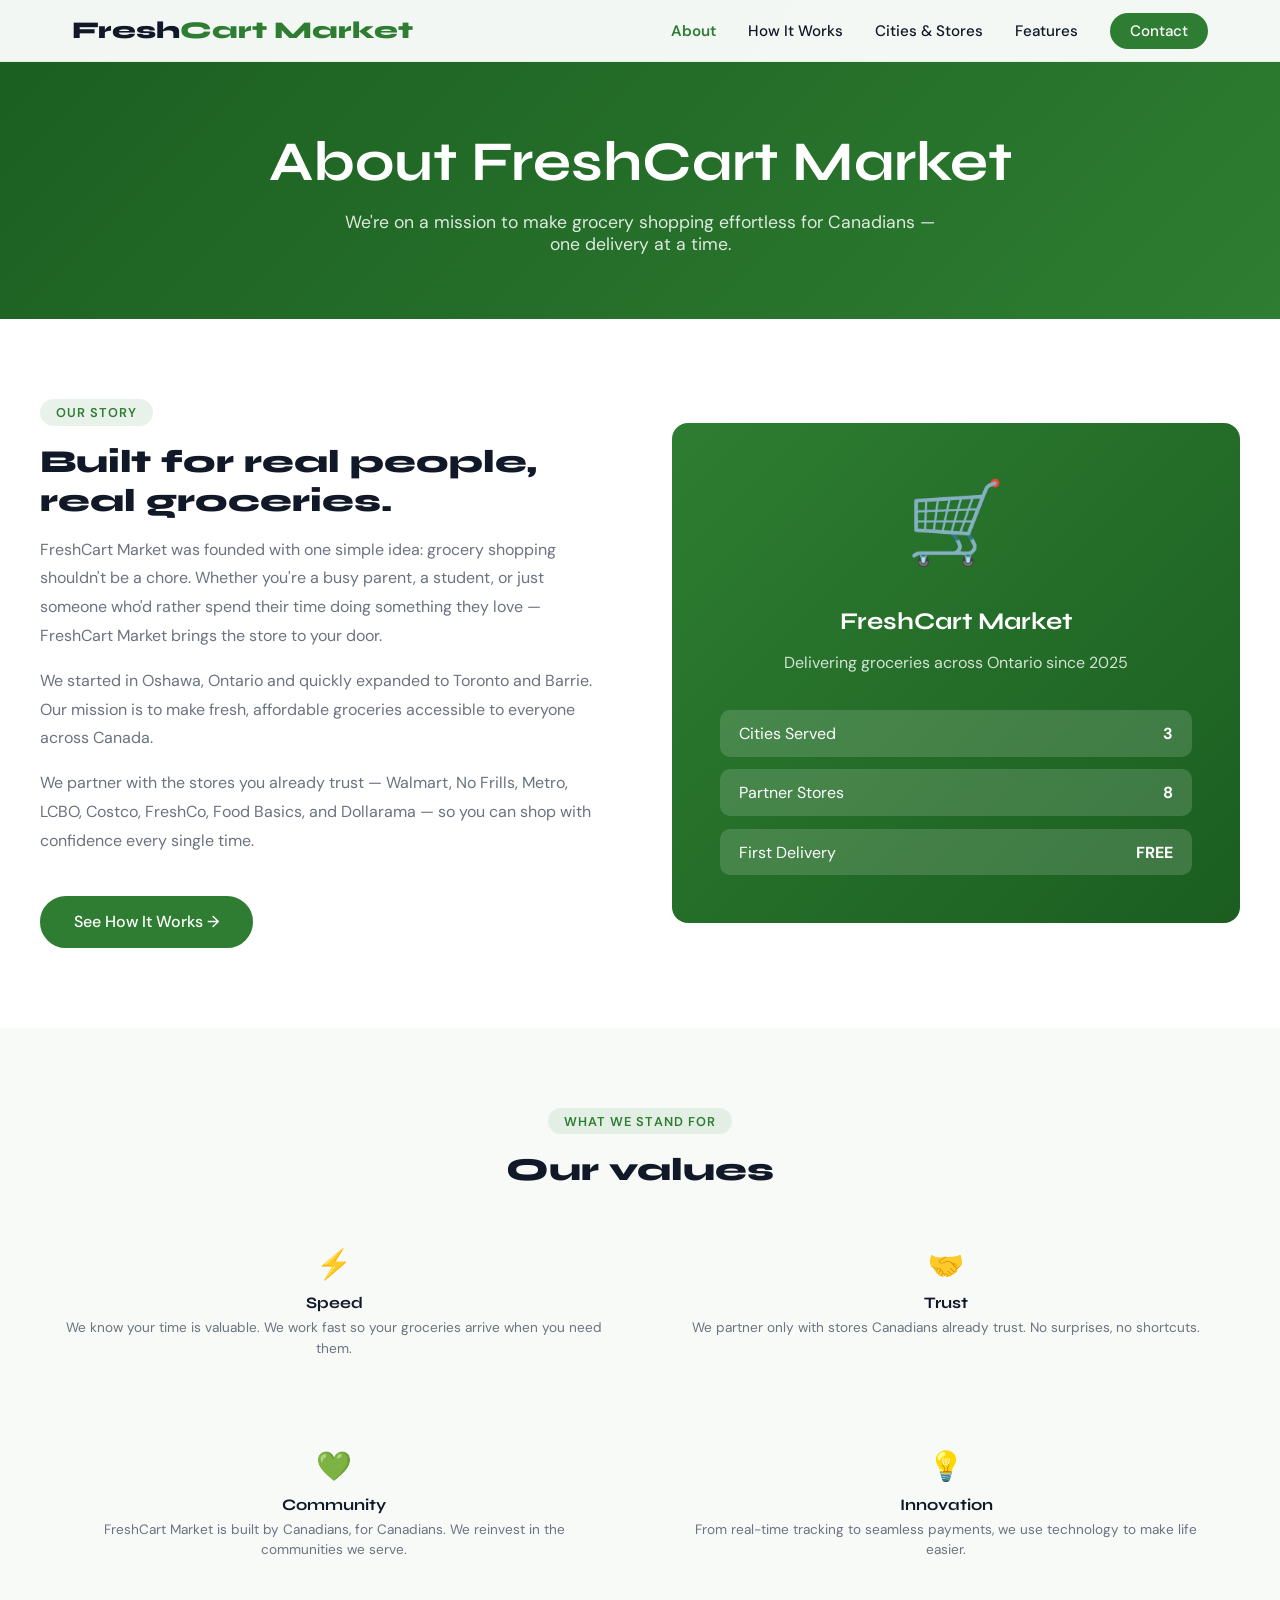
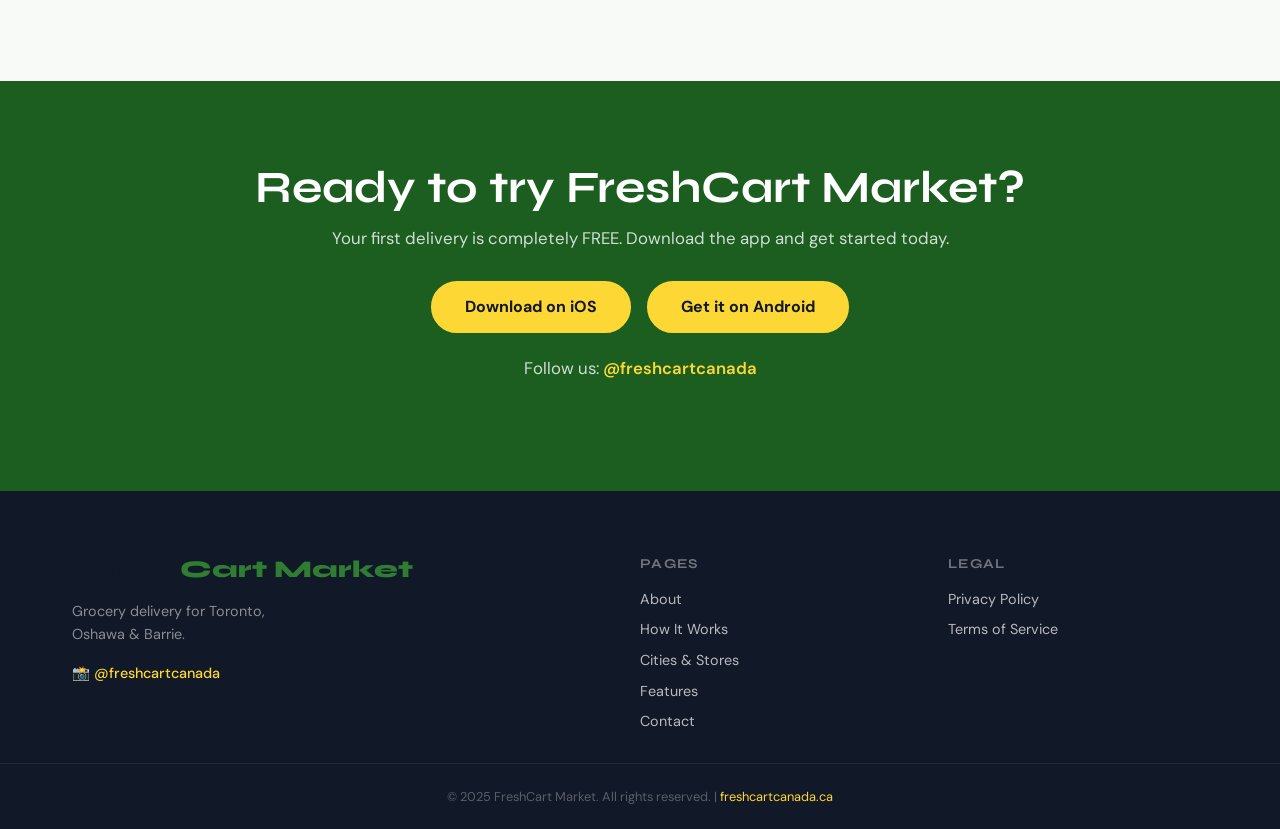
==== pages/about.html @ 019997a9 "Initial FreshCart Market website launch" ====
<!DOCTYPE html>
<html lang="en">
<head>
  <meta charset="UTF-8" />
  <meta name="viewport" content="width=device-width, initial-scale=1.0" />
  <title>About – FreshCart Market</title>
  <meta name="description" content="Learn about FreshCart Market — the grocery delivery app serving Toronto, Oshawa, and Barrie." />
  <link rel="stylesheet" href="../css/style.css" />
  <link rel="preconnect" href="https://fonts.googleapis.com" />
  <link rel="preconnect" href="https://fonts.gstatic.com" crossorigin />
  <link href="https://fonts.googleapis.com/css2?family=Syne:wght@700;800&family=DM+Sans:opsz,wght@9..40,300;9..40,400;9..40,500&display=swap" rel="stylesheet" />
</head>
<body>

  <!-- NAVBAR -->
  <nav class="nav" id="nav">
    <div class="nav__inner">
      <a href="../index.html" class="nav__logo">Fresh<span>Cart Market</span></a>
      <button class="nav__burger" id="burger" aria-label="Toggle menu">
        <span></span><span></span><span></span>
      </button>
      <ul class="nav__links" id="navLinks">
        <li><a href="about.html">About</a></li>
        <li><a href="how-it-works.html">How It Works</a></li>
        <li><a href="cities.html">Cities &amp; Stores</a></li>
        <li><a href="features.html">Features</a></li>
        <li><a href="contact.html" class="nav__cta">Contact</a></li>
      </ul>
    </div>
  </nav>

  <!-- PAGE HERO -->
  <section class="page-hero">
    <h1>About FreshCart Market</h1>
    <p>We're on a mission to make grocery shopping effortless for Canadians — one delivery at a time.</p>
  </section>

  <!-- ABOUT SECTION -->
  <section class="content-section">
    <div class="content-wrap">
      <div class="about-grid">
        <div>
          <div class="section-label">Our Story</div>
          <h2 class="section-title" style="text-align:left; margin-bottom:1rem;">Built for real people, real groceries.</h2>
          <p>FreshCart Market was founded with one simple idea: grocery shopping shouldn't be a chore. Whether you're a busy parent, a student, or just someone who'd rather spend their time doing something they love — FreshCart Market brings the store to your door.</p>
          <p>We started in Oshawa, Ontario and quickly expanded to Toronto and Barrie. Our mission is to make fresh, affordable groceries accessible to everyone across Canada.</p>
          <p>We partner with the stores you already trust — Walmart, No Frills, Metro, LCBO, Costco, FreshCo, Food Basics, and Dollarama — so you can shop with confidence every single time.</p>
          <a href="how-it-works.html" class="btn btn--primary" style="margin-top:1.5rem;">See How It Works →</a>
        </div>
        <div class="about-visual">
          <div class="about-visual__emoji">🛒</div>
          <h3>FreshCart Market</h3>
          <p>Delivering groceries across Ontario since 2025</p>
          <div style="margin-top:2rem; display:flex; flex-direction:column; gap:0.8rem;">
            <div style="background:rgba(255,255,255,0.15); border-radius:10px; padding:0.8rem 1.2rem; display:flex; justify-content:space-between;">
              <span>Cities Served</span><strong>3</strong>
            </div>
            <div style="background:rgba(255,255,255,0.15); border-radius:10px; padding:0.8rem 1.2rem; display:flex; justify-content:space-between;">
              <span>Partner Stores</span><strong>8</strong>
            </div>
            <div style="background:rgba(255,255,255,0.15); border-radius:10px; padding:0.8rem 1.2rem; display:flex; justify-content:space-between;">
              <span>First Delivery</span><strong>FREE</strong>
            </div>
          </div>
        </div>
      </div>
    </div>
  </section>

  <!-- VALUES -->
  <section class="content-section alt">
    <div class="content-wrap" style="text-align:center;">
      <div class="section-label">What We Stand For</div>
      <h2 class="section-title">Our values</h2>
      <div class="values-grid">
        <div class="value-card">
          <div class="value-card__icon">⚡</div>
          <h4>Speed</h4>
          <p>We know your time is valuable. We work fast so your groceries arrive when you need them.</p>
        </div>
        <div class="value-card">
          <div class="value-card__icon">🤝</div>
          <h4>Trust</h4>
          <p>We partner only with stores Canadians already trust. No surprises, no shortcuts.</p>
        </div>
        <div class="value-card">
          <div class="value-card__icon">💚</div>
          <h4>Community</h4>
          <p>FreshCart Market is built by Canadians, for Canadians. We reinvest in the communities we serve.</p>
        </div>
        <div class="value-card">
          <div class="value-card__icon">💡</div>
          <h4>Innovation</h4>
          <p>From real-time tracking to seamless payments, we use technology to make life easier.</p>
        </div>
      </div>
    </div>
  </section>

  <!-- CTA -->
  <section class="cta-banner">
    <div class="section-inner">
      <h2>Ready to try FreshCart Market?</h2>
      <p>Your first delivery is completely FREE. Download the app and get started today.</p>
      <div class="cta-banner__actions">
        <a href="#" class="btn btn--yellow">Download on iOS</a>
        <a href="#" class="btn btn--yellow">Get it on Android</a>
      </div>
      <p class="cta-banner__insta">Follow us: <a href="https://instagram.com/freshcartcanada" target="_blank">@freshcartcanada</a></p>
    </div>
  </section>

  <!-- FOOTER -->
  <footer class="footer">
    <div class="footer__inner">
      <div class="footer__brand">
        <a href="../index.html" class="nav__logo">Fresh<span>Cart Market</span></a>
        <p>Grocery delivery for Toronto,<br/>Oshawa &amp; Barrie.</p>
        <a href="https://instagram.com/freshcartcanada" target="_blank" class="footer__insta">📸 @freshcartcanada</a>
      </div>
      <div class="footer__links">
        <h4>Pages</h4>
        <ul>
          <li><a href="about.html">About</a></li>
          <li><a href="how-it-works.html">How It Works</a></li>
          <li><a href="cities.html">Cities &amp; Stores</a></li>
          <li><a href="features.html">Features</a></li>
          <li><a href="contact.html">Contact</a></li>
        </ul>
      </div>
      <div class="footer__links">
        <h4>Legal</h4>
        <ul>
          <li><a href="privacy.html">Privacy Policy</a></li>
          <li><a href="terms.html">Terms of Service</a></li>
        </ul>
      </div>
    </div>
    <div class="footer__bottom">
      <p>&copy; 2025 FreshCart Market. All rights reserved. | <a href="https://freshcartcanada.ca">freshcartcanada.ca</a></p>
    </div>
  </footer>

  <script src="../js/main.js"></script>
</body>
</html>
---- css/style.css ----
/* ===========================
   FRESHCART — style.css
=========================== */

*, *::before, *::after { box-sizing: border-box; margin: 0; padding: 0; }

:root {
  --green: #2E7D32;
  --green-light: #43A047;
  --green-dark: #1B5E20;
  --yellow: #FDD835;
  --yellow-dark: #F9A825;
  --white: #ffffff;
  --off-white: #F8FAF8;
  --gray: #6B7280;
  --gray-light: #F3F4F6;
  --dark: #111827;
  --radius: 16px;
  --shadow: 0 4px 24px rgba(46,125,50,0.10);
  --shadow-lg: 0 8px 40px rgba(46,125,50,0.15);
}

html { scroll-behavior: smooth; }

body {
  font-family: 'DM Sans', sans-serif;
  color: var(--dark);
  background: var(--white);
  overflow-x: hidden;
}

h1, h2, h3, h4 { font-family: 'Syne', sans-serif; }
em { font-style: normal; color: var(--green); }
a { text-decoration: none; color: inherit; }
ul { list-style: none; }
img { max-width: 100%; }

/* ===== BUTTONS ===== */
.btn {
  display: inline-block;
  padding: 0.85rem 2rem;
  border-radius: 50px;
  font-family: 'DM Sans', sans-serif;
  font-weight: 500;
  font-size: 1rem;
  cursor: pointer;
  transition: all 0.2s ease;
  border: 2px solid transparent;
}
.btn--primary {
  background: var(--green);
  color: var(--white);
  border-color: var(--green);
}
.btn--primary:hover {
  background: var(--green-dark);
  border-color: var(--green-dark);
  transform: translateY(-2px);
  box-shadow: var(--shadow);
}
.btn--ghost {
  background: transparent;
  color: var(--green);
  border-color: var(--green);
}
.btn--ghost:hover {
  background: var(--green);
  color: var(--white);
  transform: translateY(-2px);
}
.btn--yellow {
  background: var(--yellow);
  color: var(--dark);
  border-color: var(--yellow);
  font-weight: 700;
}
.btn--yellow:hover {
  background: var(--yellow-dark);
  border-color: var(--yellow-dark);
  transform: translateY(-2px);
}

/* ===== NAVBAR ===== */
.nav {
  position: fixed;
  top: 0; left: 0; right: 0;
  z-index: 1000;
  background: rgba(255,255,255,0.95);
  backdrop-filter: blur(12px);
  border-bottom: 1px solid rgba(46,125,50,0.08);
  transition: box-shadow 0.3s;
}
.nav.scrolled { box-shadow: var(--shadow); }
.nav__inner {
  max-width: 1200px;
  margin: 0 auto;
  padding: 1rem 2rem;
  display: flex;
  align-items: center;
  justify-content: space-between;
}
.nav__logo {
  font-family: 'Syne', sans-serif;
  font-size: 1.5rem;
  font-weight: 800;
  color: var(--dark);
}
.nav__logo span { color: var(--green); }
.nav__links {
  display: flex;
  align-items: center;
  gap: 2rem;
}
.nav__links a {
  font-size: 0.95rem;
  font-weight: 500;
  color: var(--dark);
  transition: color 0.2s;
}
.nav__links a:hover { color: var(--green); }
.nav__cta {
  background: var(--green);
  color: var(--white) !important;
  padding: 0.5rem 1.25rem;
  border-radius: 50px;
}
.nav__cta:hover { background: var(--green-dark) !important; }
.nav__burger {
  display: none;
  flex-direction: column;
  gap: 5px;
  background: none;
  border: none;
  cursor: pointer;
  padding: 4px;
}
.nav__burger span {
  display: block;
  width: 24px;
  height: 2px;
  background: var(--dark);
  border-radius: 2px;
  transition: all 0.3s;
}

/* ===== HERO ===== */
.hero {
  min-height: 100vh;
  display: flex;
  align-items: center;
  padding: 8rem 2rem 4rem;
  max-width: 1200px;
  margin: 0 auto;
  gap: 4rem;
  position: relative;
}
.hero__bg {
  position: fixed;
  inset: 0;
  z-index: -1;
  overflow: hidden;
}
.blob {
  position: absolute;
  border-radius: 50%;
  filter: blur(80px);
  opacity: 0.15;
}
.blob--1 {
  width: 600px; height: 600px;
  background: var(--green);
  top: -200px; right: -100px;
}
.blob--2 {
  width: 400px; height: 400px;
  background: var(--yellow);
  bottom: -100px; left: -100px;
}
.blob--3 {
  width: 300px; height: 300px;
  background: var(--green-light);
  top: 50%; left: 40%;
}
.hero__content { flex: 1; }
.hero__badge {
  display: inline-block;
  background: rgba(46,125,50,0.1);
  color: var(--green);
  padding: 0.4rem 1rem;
  border-radius: 50px;
  font-size: 0.85rem;
  font-weight: 500;
  margin-bottom: 1.5rem;
}
.hero__title {
  font-size: clamp(3rem, 6vw, 5rem);
  font-weight: 800;
  line-height: 1.05;
  margin-bottom: 1.5rem;
  color: var(--dark);
}
.hero__sub {
  font-size: 1.1rem;
  color: var(--gray);
  line-height: 1.7;
  max-width: 480px;
  margin-bottom: 2rem;
}
.hero__actions {
  display: flex;
  gap: 1rem;
  flex-wrap: wrap;
  margin-bottom: 1.5rem;
}
.hero__promo { margin-top: 0.5rem; }
.promo-tag {
  background: var(--yellow);
  color: var(--dark);
  padding: 0.4rem 1rem;
  border-radius: 50px;
  font-size: 0.85rem;
  font-weight: 600;
}
.hero__visual { flex: 1; display: flex; justify-content: center; }

/* ===== PHONE MOCKUP ===== */
.phone-mockup {
  width: 280px;
  background: var(--dark);
  border-radius: 40px;
  padding: 12px;
  box-shadow: 0 30px 80px rgba(0,0,0,0.25);
  animation: float 4s ease-in-out infinite;
}
@keyframes float {
  0%, 100% { transform: translateY(0); }
  50% { transform: translateY(-12px); }
}
.phone-screen {
  background: var(--off-white);
  border-radius: 30px;
  padding: 1.2rem;
  overflow: hidden;
}
.phone-greeting { font-family: 'Syne', sans-serif; font-size: 1rem; font-weight: 700; }
.phone-sub { font-size: 0.72rem; color: var(--gray); margin-bottom: 0.8rem; }
.store-chips {
  display: flex;
  gap: 0.4rem;
  flex-wrap: wrap;
  margin-bottom: 0.8rem;
}
.chip {
  background: var(--white);
  border: 1px solid #e5e7eb;
  padding: 0.2rem 0.6rem;
  border-radius: 50px;
  font-size: 0.65rem;
  font-weight: 500;
}
.chip--active {
  background: var(--green);
  color: var(--white);
  border-color: var(--green);
}
.product-cards {
  display: grid;
  grid-template-columns: 1fr 1fr;
  gap: 0.5rem;
  margin-bottom: 0.8rem;
}
.p-card {
  background: var(--white);
  border-radius: 12px;
  padding: 0.6rem;
  text-align: center;
}
.p-card__emoji { font-size: 1.4rem; }
.p-card__name { font-size: 0.6rem; color: var(--gray); margin: 0.2rem 0; }
.p-card__price { font-size: 0.75rem; font-weight: 700; color: var(--green); }
.phone-track {
  background: var(--white);
  border-radius: 12px;
  padding: 0.6rem;
  display: flex;
  align-items: center;
  gap: 0.6rem;
}
.track-icon { font-size: 1.2rem; }
.track-title { font-size: 0.65rem; font-weight: 600; margin-bottom: 0.3rem; }
.track-bar {
  height: 4px;
  background: #e5e7eb;
  border-radius: 2px;
  overflow: hidden;
}
.track-fill {
  height: 100%;
  width: 70%;
  background: var(--green);
  border-radius: 2px;
  animation: progress 2s ease-in-out infinite alternate;
}
@keyframes progress {
  from { width: 60%; }
  to { width: 85%; }
}

/* ===== STORES STRIP ===== */
.stores-strip {
  background: var(--green);
  padding: 1.5rem 2rem;
  text-align: center;
}
.stores-strip__label {
  color: rgba(255,255,255,0.7);
  font-size: 0.8rem;
  text-transform: uppercase;
  letter-spacing: 0.1em;
  margin-bottom: 0.8rem;
}
.stores-strip__list {
  display: flex;
  flex-wrap: wrap;
  justify-content: center;
  gap: 1.5rem;
}
.stores-strip__list span {
  color: var(--white);
  font-weight: 500;
  font-size: 0.95rem;
}

/* ===== SECTIONS ===== */
.section-inner {
  max-width: 1200px;
  margin: 0 auto;
  padding: 5rem 2rem;
  text-align: center;
}
.section-label {
  display: inline-block;
  background: rgba(46,125,50,0.1);
  color: var(--green);
  padding: 0.3rem 1rem;
  border-radius: 50px;
  font-size: 0.8rem;
  font-weight: 600;
  text-transform: uppercase;
  letter-spacing: 0.08em;
  margin-bottom: 1rem;
}
.section-title {
  font-size: clamp(2rem, 4vw, 3rem);
  font-weight: 800;
  margin-bottom: 3rem;
  color: var(--dark);
}

/* ===== STEPS ===== */
.steps {
  display: flex;
  align-items: flex-start;
  justify-content: center;
  gap: 1rem;
  flex-wrap: wrap;
}
.step {
  background: var(--off-white);
  border-radius: var(--radius);
  padding: 2rem 1.5rem;
  max-width: 260px;
  text-align: center;
  position: relative;
}
.step__num {
  font-family: 'Syne', sans-serif;
  font-size: 3rem;
  font-weight: 800;
  color: rgba(46,125,50,0.1);
  line-height: 1;
  margin-bottom: 0.5rem;
}
.step__icon { font-size: 2rem; margin-bottom: 0.8rem; }
.step h3 { font-size: 1.1rem; margin-bottom: 0.5rem; color: var(--dark); }
.step p { font-size: 0.9rem; color: var(--gray); line-height: 1.6; }
.step__arrow {
  font-size: 2rem;
  color: var(--green);
  margin-top: 4rem;
  opacity: 0.4;
}

/* ===== PRICING ===== */
.pricing-strip { background: var(--off-white); }
.pricing-cards {
  display: flex;
  gap: 1.5rem;
  justify-content: center;
  flex-wrap: wrap;
}
.pricing-card {
  background: var(--white);
  border-radius: var(--radius);
  padding: 2rem;
  min-width: 220px;
  max-width: 280px;
  box-shadow: var(--shadow);
  text-align: center;
  transition: transform 0.2s;
}
.pricing-card:hover { transform: translateY(-4px); }
.pricing-card--featured {
  background: var(--green);
  color: var(--white);
  transform: scale(1.05);
}
.pricing-card--featured:hover { transform: scale(1.05) translateY(-4px); }
.pricing-card--featured p { color: rgba(255,255,255,0.8); }
.pricing-card__icon { font-size: 2rem; margin-bottom: 0.8rem; }
.pricing-card h3 { font-size: 1.1rem; margin-bottom: 0.5rem; }
.pricing-card__price {
  font-family: 'Syne', sans-serif;
  font-size: 1.8rem;
  font-weight: 800;
  color: var(--green);
  margin-bottom: 0.5rem;
}
.pricing-card--featured .pricing-card__price { color: var(--yellow); }
.pricing-card p { font-size: 0.85rem; color: var(--gray); line-height: 1.5; }

/* ===== FEATURES ===== */
.feat-grid {
  display: grid;
  grid-template-columns: repeat(auto-fit, minmax(260px, 1fr));
  gap: 1.5rem;
  text-align: left;
}
.feat-item {
  background: var(--off-white);
  border-radius: var(--radius);
  padding: 1.8rem;
  transition: transform 0.2s, box-shadow 0.2s;
}
.feat-item:hover {
  transform: translateY(-4px);
  box-shadow: var(--shadow);
}
.feat-item__icon { font-size: 2rem; margin-bottom: 0.8rem; }
.feat-item h4 { font-size: 1rem; margin-bottom: 0.4rem; color: var(--dark); }
.feat-item p { font-size: 0.875rem; color: var(--gray); line-height: 1.6; }

/* ===== CTA BANNER ===== */
.cta-banner {
  background: var(--green-dark);
  color: var(--white);
}
.cta-banner .section-inner { text-align: center; }
.cta-banner h2 { font-size: clamp(1.8rem, 4vw, 2.8rem); color: var(--white); margin-bottom: 0.8rem; }
.cta-banner p { color: rgba(255,255,255,0.8); font-size: 1.05rem; margin-bottom: 2rem; }
.cta-banner__actions { display: flex; gap: 1rem; justify-content: center; flex-wrap: wrap; margin-bottom: 1.5rem; }
.cta-banner__insta { color: rgba(255,255,255,0.6); font-size: 0.9rem; }
.cta-banner__insta a { color: var(--yellow); font-weight: 600; }

/* ===== FOOTER ===== */
.footer { background: var(--dark); color: var(--white); }
.footer__inner {
  max-width: 1200px;
  margin: 0 auto;
  padding: 4rem 2rem 2rem;
  display: grid;
  grid-template-columns: 2fr 1fr 1fr;
  gap: 3rem;
}
.footer__brand p { color: rgba(255,255,255,0.5); font-size: 0.9rem; margin: 1rem 0; line-height: 1.6; }
.footer__insta { color: var(--yellow); font-size: 0.9rem; font-weight: 500; }
.footer__links h4 { font-size: 0.85rem; text-transform: uppercase; letter-spacing: 0.1em; color: rgba(255,255,255,0.4); margin-bottom: 1rem; }
.footer__links ul { display: flex; flex-direction: column; gap: 0.6rem; }
.footer__links a { color: rgba(255,255,255,0.7); font-size: 0.9rem; transition: color 0.2s; }
.footer__links a:hover { color: var(--yellow); }
.footer__bottom {
  border-top: 1px solid rgba(255,255,255,0.08);
  text-align: center;
  padding: 1.5rem 2rem;
  color: rgba(255,255,255,0.3);
  font-size: 0.8rem;
}
.footer__bottom a { color: var(--yellow); }

/* ===== PAGE HERO (inner pages) ===== */
.page-hero {
  background: linear-gradient(135deg, var(--green-dark) 0%, var(--green) 100%);
  color: var(--white);
  padding: 8rem 2rem 4rem;
  text-align: center;
}
.page-hero h1 { font-size: clamp(2rem, 5vw, 3.5rem); color: var(--white); margin-bottom: 1rem; }
.page-hero p { font-size: 1.1rem; color: rgba(255,255,255,0.85); max-width: 600px; margin: 0 auto; }

/* ===== CONTENT SECTIONS ===== */
.content-section { padding: 5rem 2rem; }
.content-section.alt { background: var(--off-white); }
.content-wrap { max-width: 1200px; margin: 0 auto; }
.content-wrap--narrow { max-width: 800px; margin: 0 auto; }
.content-wrap h2 { font-size: 2rem; margin-bottom: 1.5rem; color: var(--dark); }
.content-wrap h3 { font-size: 1.3rem; margin: 2rem 0 0.8rem; color: var(--green); }
.content-wrap p { color: var(--gray); line-height: 1.8; margin-bottom: 1rem; }
.content-wrap ul { list-style: none; display: flex; flex-direction: column; gap: 0.6rem; margin-bottom: 1.5rem; }
.content-wrap ul li { color: var(--gray); padding-left: 1.5rem; position: relative; line-height: 1.6; }
.content-wrap ul li::before { content: "✓"; position: absolute; left: 0; color: var(--green); font-weight: 700; }

/* ===== CITIES GRID ===== */
.cities-grid {
  display: grid;
  grid-template-columns: repeat(auto-fit, minmax(300px, 1fr));
  gap: 2rem;
  margin-top: 2rem;
}
.city-card {
  background: var(--white);
  border-radius: var(--radius);
  padding: 2rem;
  box-shadow: var(--shadow);
  border-top: 4px solid var(--green);
}
.city-card h3 { font-size: 1.3rem; color: var(--green); margin-bottom: 1rem; }
.city-card ul { list-style: none; display: flex; flex-direction: column; gap: 0.5rem; }
.city-card ul li { font-size: 0.9rem; color: var(--gray); padding-left: 1.2rem; position: relative; }
.city-card ul li::before { content: "🛒"; position: absolute; left: 0; font-size: 0.7rem; top: 3px; }

/* ===== CONTACT FORM ===== */
.contact-grid {
  display: grid;
  grid-template-columns: 1fr 1fr;
  gap: 4rem;
  align-items: start;
}
.contact-info h2 { font-size: 2rem; margin-bottom: 1rem; }
.contact-info p { color: var(--gray); line-height: 1.7; margin-bottom: 1.5rem; }
.contact-detail { display: flex; align-items: center; gap: 0.8rem; margin-bottom: 1rem; }
.contact-detail__icon { font-size: 1.3rem; }
.contact-detail__text { font-size: 0.95rem; color: var(--gray); }
.contact-detail__text a { color: var(--green); font-weight: 500; }
.form-group { margin-bottom: 1.2rem; }
.form-group label { display: block; font-size: 0.85rem; font-weight: 600; margin-bottom: 0.4rem; color: var(--dark); }
.form-group input,
.form-group textarea,
.form-group select {
  width: 100%;
  padding: 0.85rem 1rem;
  border: 2px solid #e5e7eb;
  border-radius: 10px;
  font-family: 'DM Sans', sans-serif;
  font-size: 0.95rem;
  color: var(--dark);
  background: var(--white);
  transition: border-color 0.2s;
  outline: none;
}
.form-group input:focus,
.form-group textarea:focus,
.form-group select:focus { border-color: var(--green); }
.form-group textarea { resize: vertical; min-height: 140px; }

/* ===== HOW IT WORKS PAGE ===== */
.hiw-steps { display: flex; flex-direction: column; gap: 3rem; margin-top: 2rem; }
.hiw-step {
  display: flex;
  gap: 2rem;
  align-items: flex-start;
  background: var(--white);
  border-radius: var(--radius);
  padding: 2rem;
  box-shadow: var(--shadow);
}
.hiw-step__num {
  font-family: 'Syne', sans-serif;
  font-size: 3rem;
  font-weight: 800;
  color: var(--green);
  line-height: 1;
  min-width: 60px;
}
.hiw-step__icon { font-size: 2.5rem; min-width: 50px; text-align: center; }
.hiw-step__body h3 { font-size: 1.2rem; margin-bottom: 0.5rem; color: var(--dark); }
.hiw-step__body p { font-size: 0.95rem; color: var(--gray); line-height: 1.7; }

/* ===== FEATURES PAGE ===== */
.features-big-grid {
  display: grid;
  grid-template-columns: repeat(auto-fit, minmax(280px, 1fr));
  gap: 2rem;
  margin-top: 2rem;
}
.feature-big-card {
  background: var(--white);
  border-radius: var(--radius);
  padding: 2rem;
  box-shadow: var(--shadow);
  transition: transform 0.2s;
}
.feature-big-card:hover { transform: translateY(-4px); }
.feature-big-card__icon { font-size: 2.5rem; margin-bottom: 1rem; }
.feature-big-card h3 { font-size: 1.1rem; margin-bottom: 0.6rem; color: var(--dark); }
.feature-big-card p { font-size: 0.9rem; color: var(--gray); line-height: 1.6; }

/* ===== ABOUT PAGE ===== */
.about-grid {
  display: grid;
  grid-template-columns: 1fr 1fr;
  gap: 4rem;
  align-items: center;
}
.about-visual {
  background: linear-gradient(135deg, var(--green) 0%, var(--green-dark) 100%);
  border-radius: var(--radius);
  padding: 3rem;
  text-align: center;
  color: white;
}
.about-visual__emoji { font-size: 5rem; margin-bottom: 1rem; }
.about-visual h3 { font-size: 1.5rem; color: white; }
.about-visual p { color: rgba(255,255,255,0.8); margin-top: 0.5rem; }
.values-grid {
  display: grid;
  grid-template-columns: 1fr 1fr;
  gap: 1.5rem;
  margin-top: 2rem;
}
.value-card {
  background: var(--off-white);
  border-radius: 12px;
  padding: 1.5rem;
}
.value-card__icon { font-size: 1.8rem; margin-bottom: 0.6rem; }
.value-card h4 { font-size: 1rem; margin-bottom: 0.4rem; color: var(--dark); }
.value-card p { font-size: 0.85rem; color: var(--gray); line-height: 1.5; }

/* ===== LEGAL PAGES ===== */
.legal-content { max-width: 800px; margin: 0 auto; padding: 5rem 2rem; }
.legal-content h1 { font-size: 2.2rem; margin-bottom: 0.5rem; color: var(--dark); }
.legal-content .last-updated { color: var(--gray); font-size: 0.85rem; margin-bottom: 3rem; }
.legal-content h2 { font-size: 1.3rem; color: var(--green); margin: 2.5rem 0 0.8rem; }
.legal-content p { color: var(--gray); line-height: 1.8; margin-bottom: 1rem; font-size: 0.95rem; }
.legal-content ul { list-style: disc; padding-left: 1.5rem; margin-bottom: 1rem; }
.legal-content ul li { color: var(--gray); line-height: 1.7; font-size: 0.95rem; margin-bottom: 0.3rem; }

/* ===== RESPONSIVE ===== */
@media (max-width: 900px) {
  .hero { flex-direction: column; padding: 7rem 1.5rem 3rem; text-align: center; gap: 3rem; }
  .hero__sub { margin: 0 auto 2rem; }
  .hero__actions { justify-content: center; }
  .footer__inner { grid-template-columns: 1fr 1fr; }
  .contact-grid { grid-template-columns: 1fr; }
  .about-grid { grid-template-columns: 1fr; }
}

@media (max-width: 600px) {
  .nav__links { display: none; flex-direction: column; position: absolute; top: 100%; left: 0; right: 0; background: white; padding: 1.5rem; gap: 1rem; box-shadow: var(--shadow); }
  .nav__links.open { display: flex; }
  .nav__burger { display: flex; }
  .hero__title { font-size: 2.8rem; }
  .phone-mockup { width: 240px; }
  .step__arrow { display: none; }
  .footer__inner { grid-template-columns: 1fr; gap: 2rem; }
  .values-grid { grid-template-columns: 1fr; }
  .hiw-step { flex-direction: column; }
}
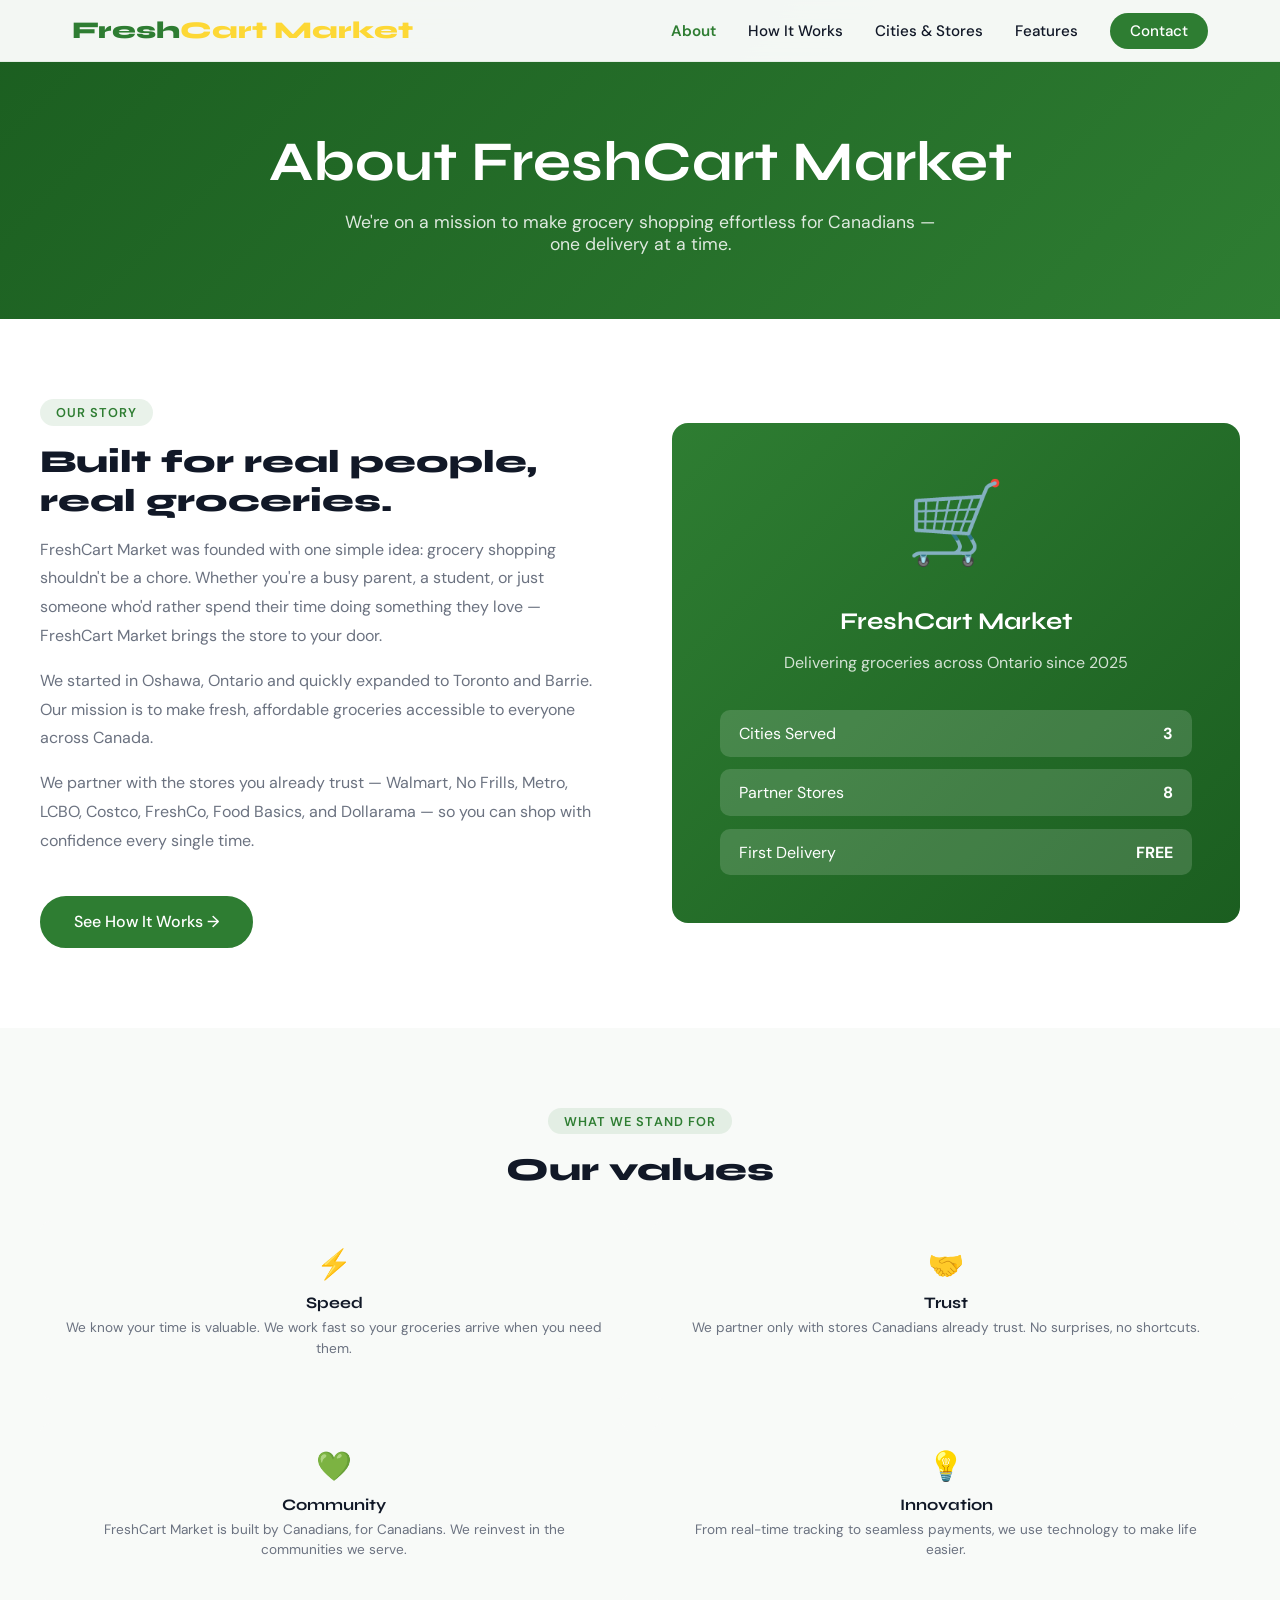
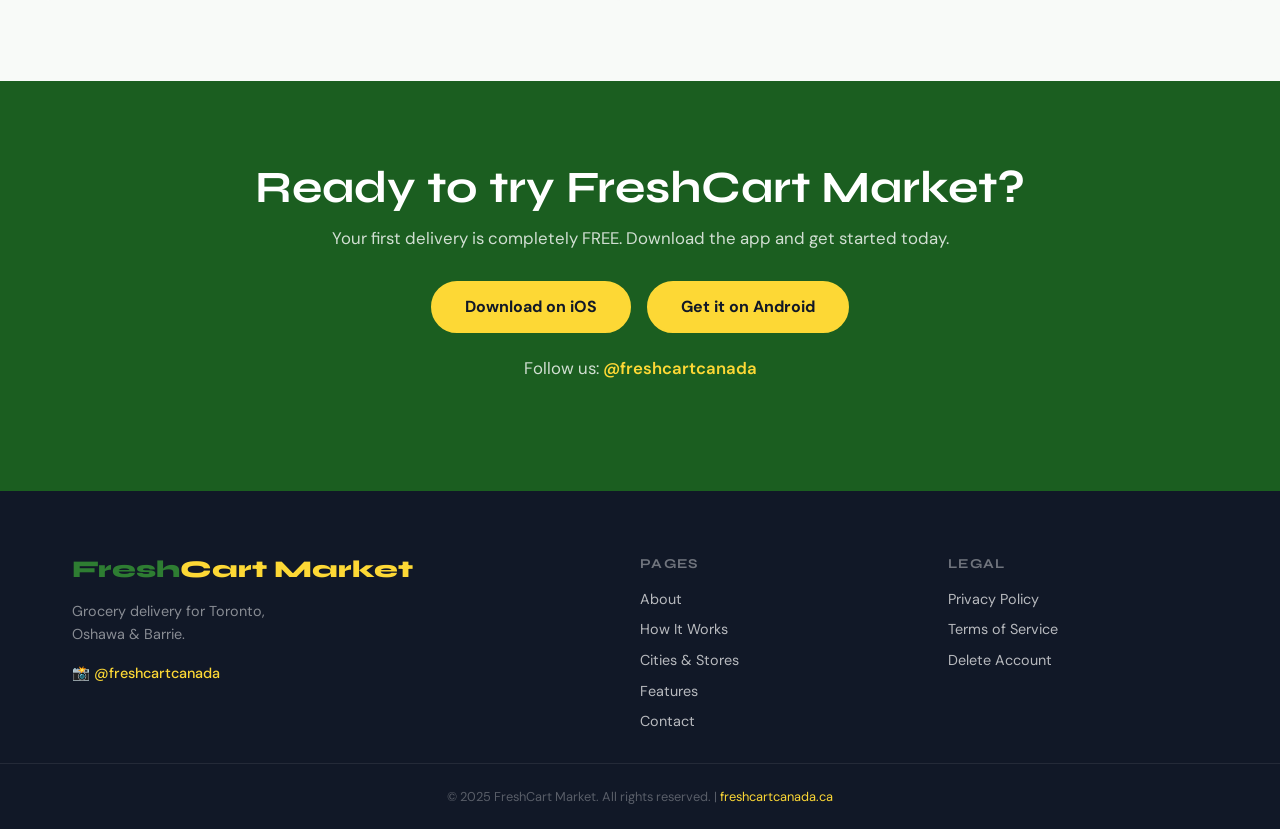
==== commit dea614ff: "Add delete account page and footer links to all pages" ====
--- a/pages/about.html
+++ b/pages/about.html
@@ -5,6 +5,10 @@
   <meta name="viewport" content="width=device-width, initial-scale=1.0" />
   <title>About – FreshCart Market</title>
   <meta name="description" content="Learn about FreshCart Market — the grocery delivery app serving Toronto, Oshawa, and Barrie." />
+  <link rel="icon" type="image/x-icon" href="../favicon.ico" />
+  <link rel="icon" type="image/png" sizes="32x32" href="../favicon.png" />
+  <link rel="apple-touch-icon" sizes="180x180" href="../apple-touch-icon.png" />
+  <link rel="icon" type="image/png" sizes="192x192" href="../favicon-192.png" />
   <link rel="stylesheet" href="../css/style.css" />
   <link rel="preconnect" href="https://fonts.googleapis.com" />
   <link rel="preconnect" href="https://fonts.gstatic.com" crossorigin />
@@ -133,6 +137,7 @@
         <ul>
           <li><a href="privacy.html">Privacy Policy</a></li>
           <li><a href="terms.html">Terms of Service</a></li>
+          <li><a href="delete-account.html">Delete Account</a></li>
         </ul>
       </div>
     </div>
@@ -142,5 +147,20 @@
   </footer>
 
   <script src="../js/main.js"></script>
+
+  <!--Start of Tawk.to Script-->
+  <script type="text/javascript">
+  var Tawk_API=Tawk_API||{}, Tawk_LoadStart=new Date();
+  (function(){
+  var s1=document.createElement("script"),s0=document.getElementsByTagName("script")[0];
+  s1.async=true;
+  s1.src='https://embed.tawk.to/69d5e11db7c31c1c33019bed/1jllnen34';
+  s1.charset='UTF-8';
+  s1.setAttribute('crossorigin','*');
+  s0.parentNode.insertBefore(s1,s0);
+  })();
+  </script>
+  <!--End of Tawk.to Script-->
+
 </body>
 </html>
--- a/css/style.css
+++ b/css/style.css
@@ -103,9 +103,9 @@
   font-family: 'Syne', sans-serif;
   font-size: 1.5rem;
   font-weight: 800;
-  color: var(--dark);
-}
-.nav__logo span { color: var(--green); }
+  color: var(--green);
+}
+.nav__logo span { color: var(--yellow); }
 .nav__links {
   display: flex;
   align-items: center;
